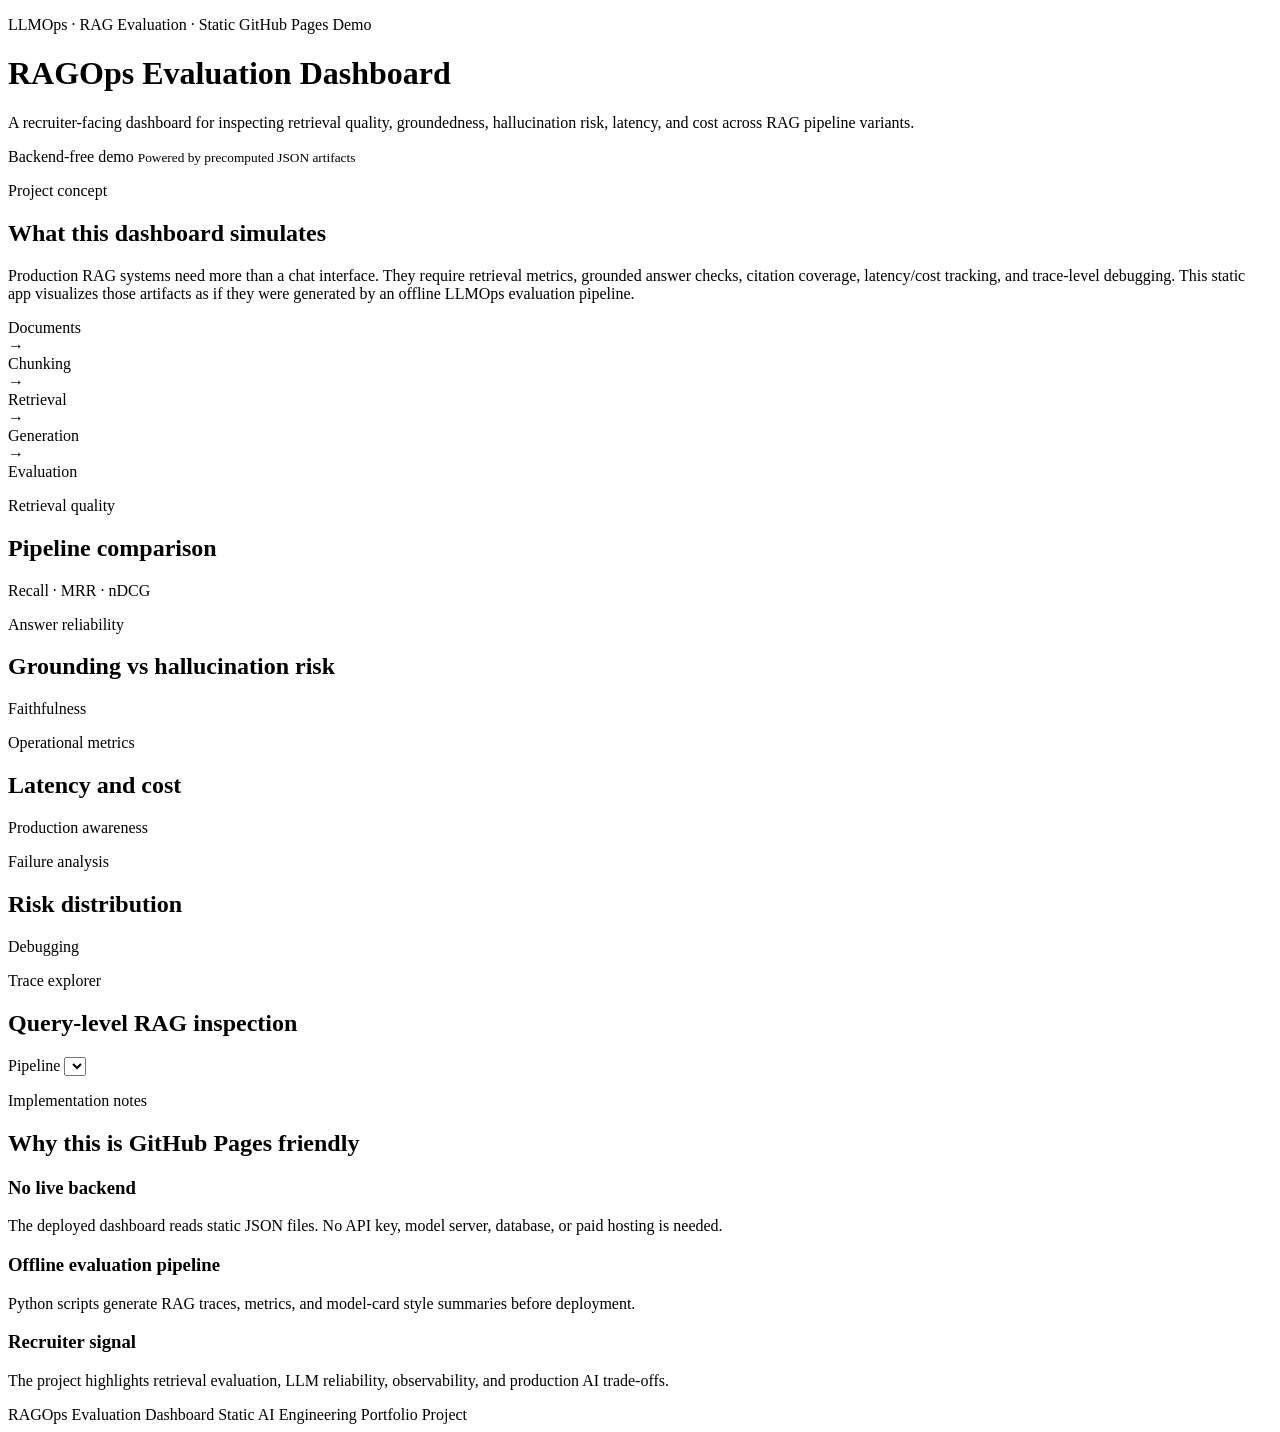
==== index.html @ 314ab4f5 "Add static RAGOps dashboard app" ====
<!doctype html>
<html lang="en">
<head>
  <meta charset="utf-8" />
  <meta name="viewport" content="width=device-width, initial-scale=1" />
  <title>RAGOps Evaluation Dashboard</title>
  <meta name="description" content="Production-style RAG evaluation dashboard for retrieval quality, grounding, hallucination risk, latency, and cost analysis." />
  <link rel="stylesheet" href="css/styles.css" />
  <script defer src="https://cdn.plot.ly/plotly-2.35.2.min.js"></script>
  <script defer src="js/app.js"></script>
</head>
<body>
  <header class="topbar">
    <div>
      <p class="eyebrow">LLMOps · RAG Evaluation · Static GitHub Pages Demo</p>
      <h1>RAGOps Evaluation Dashboard</h1>
      <p class="subtitle">A recruiter-facing dashboard for inspecting retrieval quality, groundedness, hallucination risk, latency, and cost across RAG pipeline variants.</p>
    </div>
    <div class="status-card">
      <span class="status-dot"></span>
      <span>Backend-free demo</span>
      <small>Powered by precomputed JSON artifacts</small>
    </div>
  </header>

  <main>
    <section class="summary-grid" id="summaryGrid"></section>

    <section class="panel intro-panel">
      <div>
        <p class="eyebrow">Project concept</p>
        <h2>What this dashboard simulates</h2>
        <p>
          Production RAG systems need more than a chat interface. They require retrieval metrics, grounded answer checks, citation coverage, latency/cost tracking, and trace-level debugging. This static app visualizes those artifacts as if they were generated by an offline LLMOps evaluation pipeline.
        </p>
      </div>
      <div class="architecture">
        <div>Documents</div>
        <span>→</span>
        <div>Chunking</div>
        <span>→</span>
        <div>Retrieval</div>
        <span>→</span>
        <div>Generation</div>
        <span>→</span>
        <div>Evaluation</div>
      </div>
    </section>

    <section class="grid-2">
      <div class="panel">
        <div class="panel-heading">
          <div>
            <p class="eyebrow">Retrieval quality</p>
            <h2>Pipeline comparison</h2>
          </div>
          <span class="chip">Recall · MRR · nDCG</span>
        </div>
        <div id="retrievalChart" class="chart"></div>
      </div>

      <div class="panel">
        <div class="panel-heading">
          <div>
            <p class="eyebrow">Answer reliability</p>
            <h2>Grounding vs hallucination risk</h2>
          </div>
          <span class="chip">Faithfulness</span>
        </div>
        <div id="riskChart" class="chart"></div>
      </div>
    </section>

    <section class="grid-2">
      <div class="panel">
        <div class="panel-heading">
          <div>
            <p class="eyebrow">Operational metrics</p>
            <h2>Latency and cost</h2>
          </div>
          <span class="chip">Production awareness</span>
        </div>
        <div id="opsChart" class="chart"></div>
      </div>

      <div class="panel">
        <div class="panel-heading">
          <div>
            <p class="eyebrow">Failure analysis</p>
            <h2>Risk distribution</h2>
          </div>
          <span class="chip">Debugging</span>
        </div>
        <div id="failureChart" class="chart"></div>
      </div>
    </section>

    <section class="panel">
      <div class="panel-heading">
        <div>
          <p class="eyebrow">Trace explorer</p>
          <h2>Query-level RAG inspection</h2>
        </div>
        <div class="controls">
          <label for="pipelineSelect">Pipeline</label>
          <select id="pipelineSelect"></select>
        </div>
      </div>
      <div id="traceList" class="trace-list"></div>
    </section>

    <section class="panel">
      <div class="panel-heading">
        <div>
          <p class="eyebrow">Implementation notes</p>
          <h2>Why this is GitHub Pages friendly</h2>
        </div>
      </div>
      <div class="notes-grid">
        <article>
          <h3>No live backend</h3>
          <p>The deployed dashboard reads static JSON files. No API key, model server, database, or paid hosting is needed.</p>
        </article>
        <article>
          <h3>Offline evaluation pipeline</h3>
          <p>Python scripts generate RAG traces, metrics, and model-card style summaries before deployment.</p>
        </article>
        <article>
          <h3>Recruiter signal</h3>
          <p>The project highlights retrieval evaluation, LLM reliability, observability, and production AI trade-offs.</p>
        </article>
      </div>
    </section>
  </main>

  <footer>
    <span>RAGOps Evaluation Dashboard</span>
    <span>Static AI Engineering Portfolio Project</span>
  </footer>
</body>
</html>
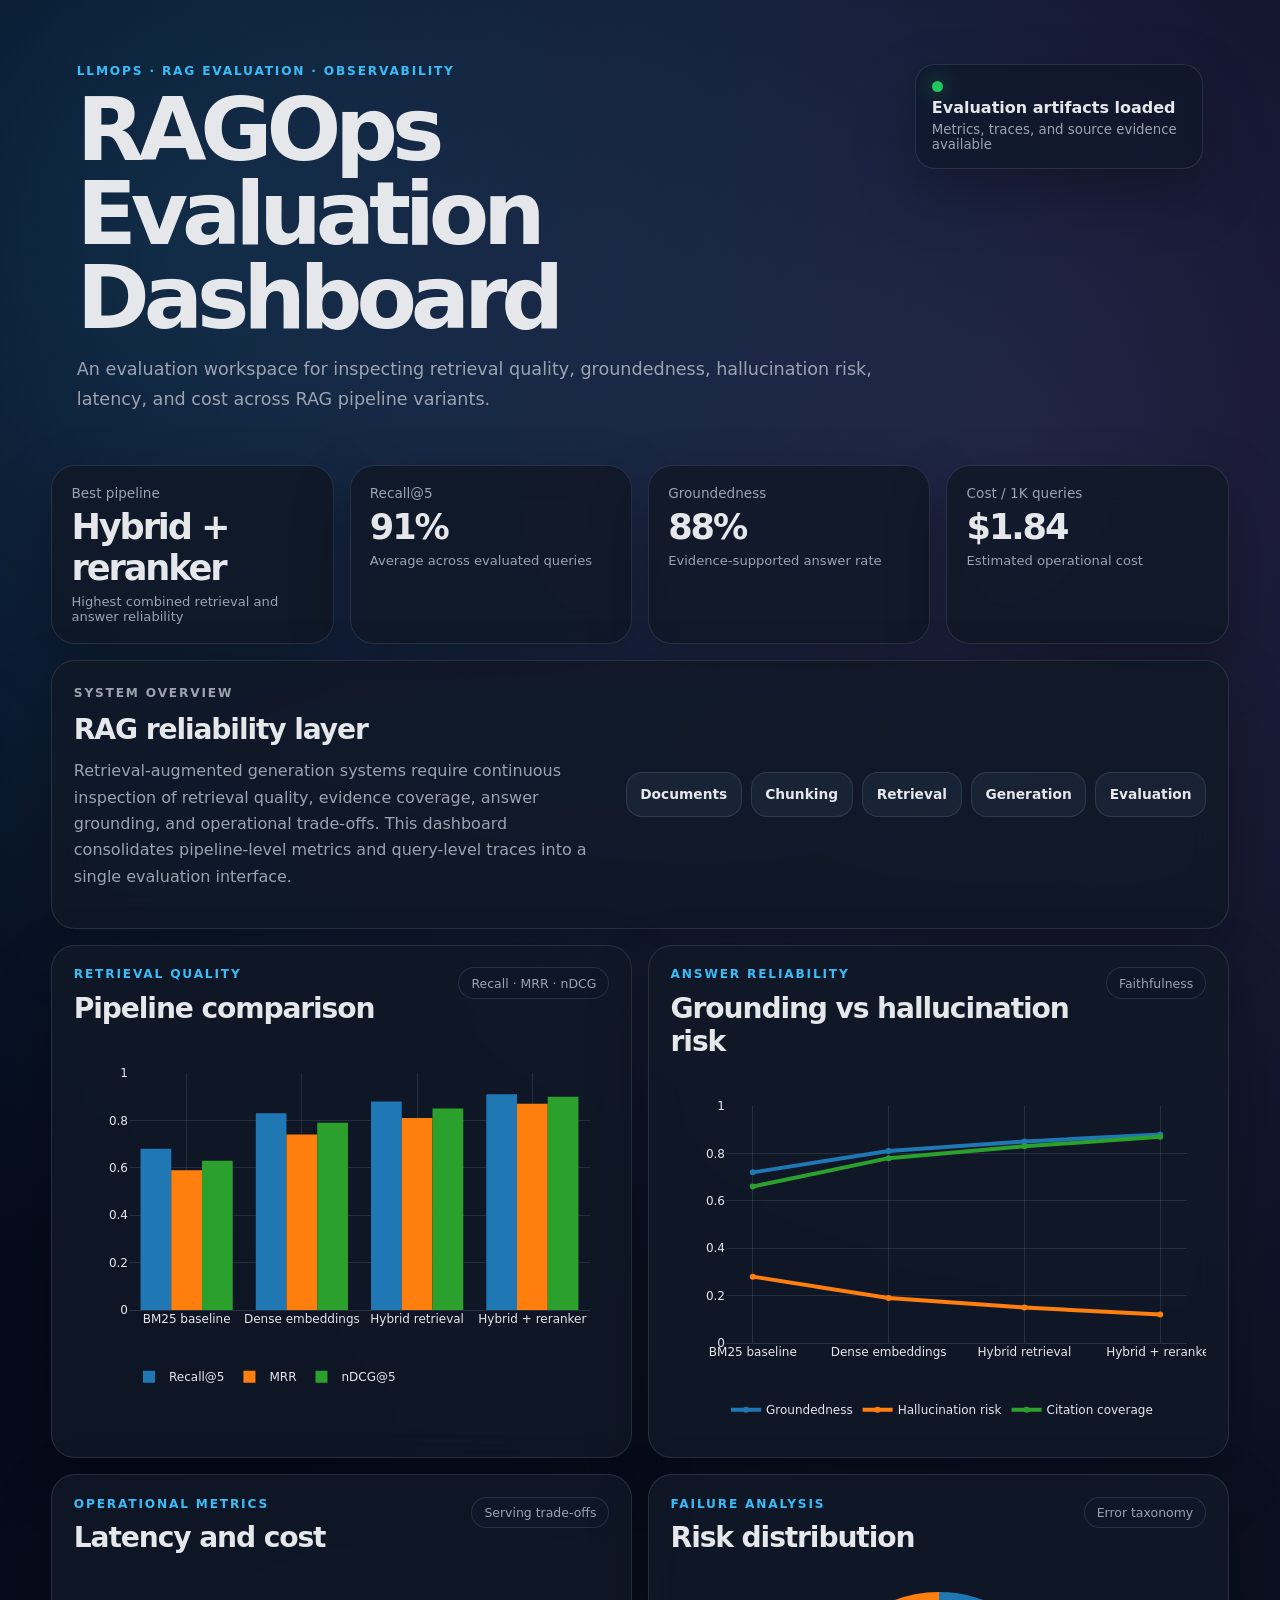
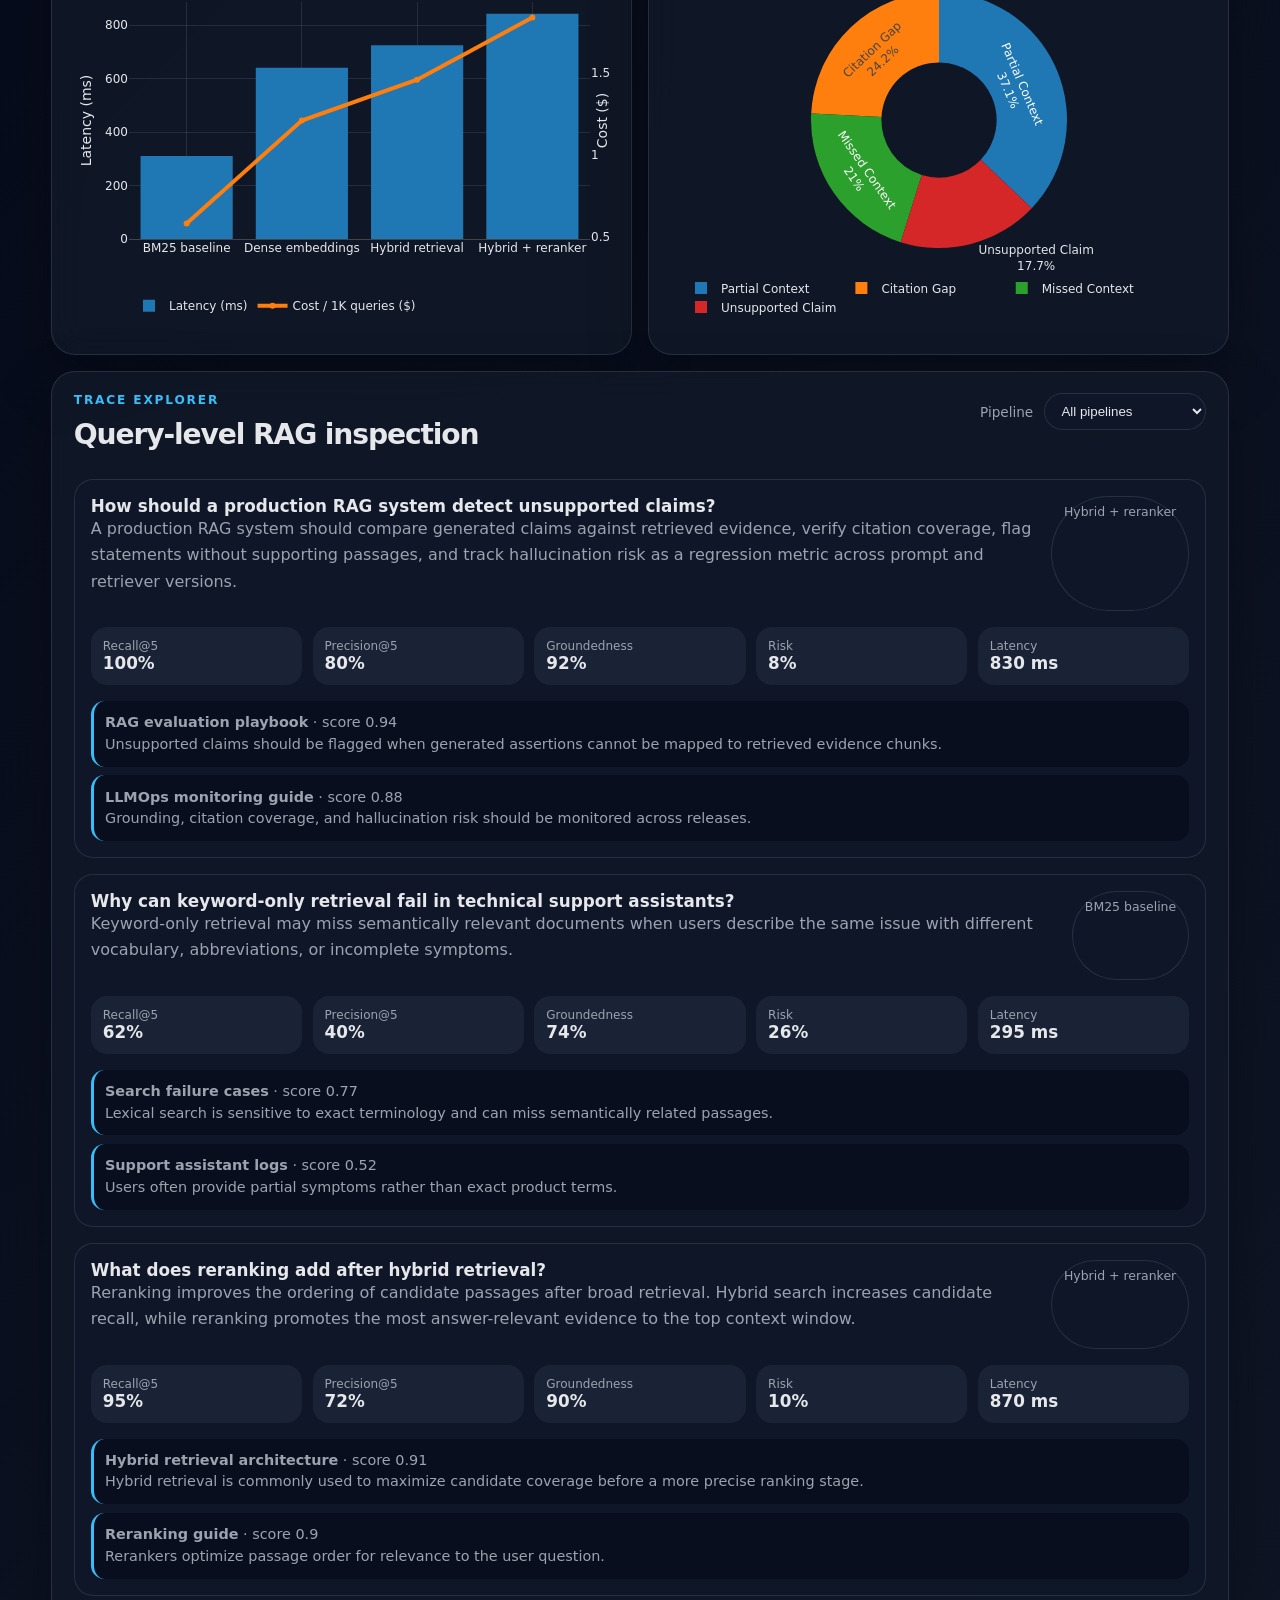
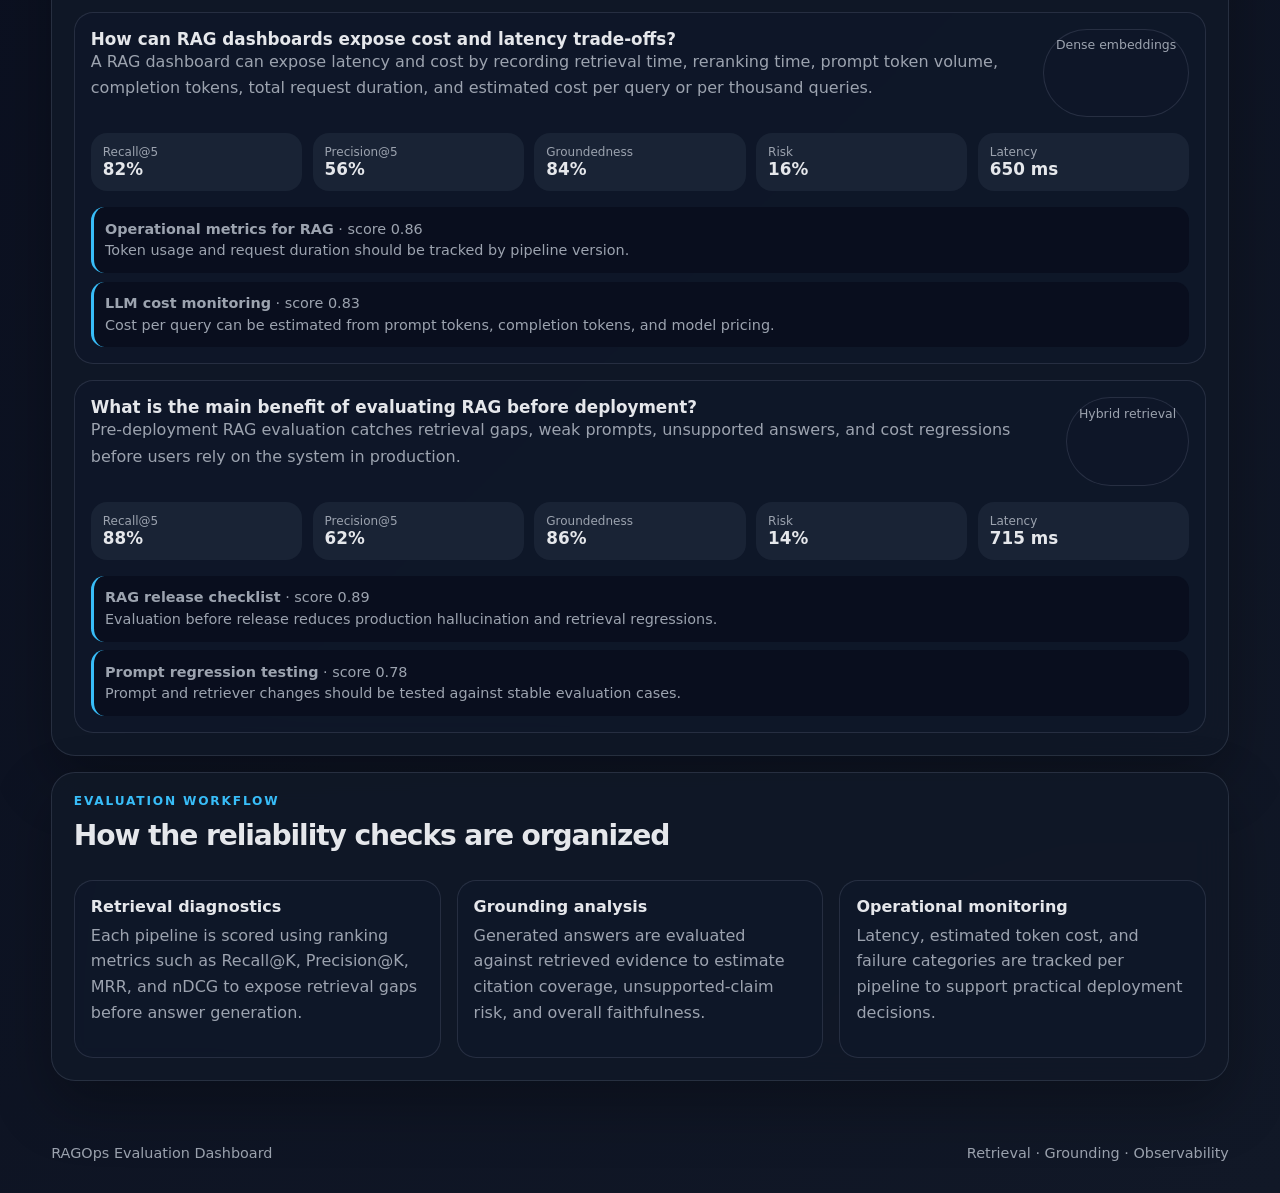
==== commit 3c1d7292: "Refine public-facing dashboard content" ====
--- a/index.html
+++ b/index.html
@@ -4,7 +4,7 @@
   <meta charset="utf-8" />
   <meta name="viewport" content="width=device-width, initial-scale=1" />
   <title>RAGOps Evaluation Dashboard</title>
-  <meta name="description" content="Production-style RAG evaluation dashboard for retrieval quality, grounding, hallucination risk, latency, and cost analysis." />
+  <meta name="description" content="RAG evaluation dashboard for retrieval quality, grounding, hallucination risk, latency, and cost analysis." />
   <link rel="stylesheet" href="css/styles.css" />
   <script defer src="https://cdn.plot.ly/plotly-2.35.2.min.js"></script>
   <script defer src="js/app.js"></script>
@@ -12,14 +12,14 @@
 <body>
   <header class="topbar">
     <div>
-      <p class="eyebrow">LLMOps · RAG Evaluation · Static GitHub Pages Demo</p>
+      <p class="eyebrow">LLMOps · RAG Evaluation · Observability</p>
       <h1>RAGOps Evaluation Dashboard</h1>
-      <p class="subtitle">A recruiter-facing dashboard for inspecting retrieval quality, groundedness, hallucination risk, latency, and cost across RAG pipeline variants.</p>
+      <p class="subtitle">An evaluation workspace for inspecting retrieval quality, groundedness, hallucination risk, latency, and cost across RAG pipeline variants.</p>
     </div>
     <div class="status-card">
       <span class="status-dot"></span>
-      <span>Backend-free demo</span>
-      <small>Powered by precomputed JSON artifacts</small>
+      <span>Evaluation artifacts loaded</span>
+      <small>Metrics, traces, and source evidence available</small>
     </div>
   </header>
 
@@ -28,10 +28,10 @@
 
     <section class="panel intro-panel">
       <div>
-        <p class="eyebrow">Project concept</p>
-        <h2>What this dashboard simulates</h2>
+        <p class="eyebrow">System overview</p>
+        <h2>RAG reliability layer</h2>
         <p>
-          Production RAG systems need more than a chat interface. They require retrieval metrics, grounded answer checks, citation coverage, latency/cost tracking, and trace-level debugging. This static app visualizes those artifacts as if they were generated by an offline LLMOps evaluation pipeline.
+          Retrieval-augmented generation systems require continuous inspection of retrieval quality, evidence coverage, answer grounding, and operational trade-offs. This dashboard consolidates pipeline-level metrics and query-level traces into a single evaluation interface.
         </p>
       </div>
       <div class="architecture">
@@ -78,7 +78,7 @@
             <p class="eyebrow">Operational metrics</p>
             <h2>Latency and cost</h2>
           </div>
-          <span class="chip">Production awareness</span>
+          <span class="chip">Serving trade-offs</span>
         </div>
         <div id="opsChart" class="chart"></div>
       </div>
@@ -89,7 +89,7 @@
             <p class="eyebrow">Failure analysis</p>
             <h2>Risk distribution</h2>
           </div>
-          <span class="chip">Debugging</span>
+          <span class="chip">Error taxonomy</span>
         </div>
         <div id="failureChart" class="chart"></div>
       </div>
@@ -112,22 +112,22 @@
     <section class="panel">
       <div class="panel-heading">
         <div>
-          <p class="eyebrow">Implementation notes</p>
-          <h2>Why this is GitHub Pages friendly</h2>
+          <p class="eyebrow">Evaluation workflow</p>
+          <h2>How the reliability checks are organized</h2>
         </div>
       </div>
       <div class="notes-grid">
         <article>
-          <h3>No live backend</h3>
-          <p>The deployed dashboard reads static JSON files. No API key, model server, database, or paid hosting is needed.</p>
+          <h3>Retrieval diagnostics</h3>
+          <p>Each pipeline is scored using ranking metrics such as Recall@K, Precision@K, MRR, and nDCG to expose retrieval gaps before answer generation.</p>
         </article>
         <article>
-          <h3>Offline evaluation pipeline</h3>
-          <p>Python scripts generate RAG traces, metrics, and model-card style summaries before deployment.</p>
+          <h3>Grounding analysis</h3>
+          <p>Generated answers are evaluated against retrieved evidence to estimate citation coverage, unsupported-claim risk, and overall faithfulness.</p>
         </article>
         <article>
-          <h3>Recruiter signal</h3>
-          <p>The project highlights retrieval evaluation, LLM reliability, observability, and production AI trade-offs.</p>
+          <h3>Operational monitoring</h3>
+          <p>Latency, estimated token cost, and failure categories are tracked per pipeline to support practical deployment decisions.</p>
         </article>
       </div>
     </section>
@@ -135,7 +135,7 @@
 
   <footer>
     <span>RAGOps Evaluation Dashboard</span>
-    <span>Static AI Engineering Portfolio Project</span>
+    <span>Retrieval · Grounding · Observability</span>
   </footer>
 </body>
 </html>
--- a/css/styles.css
+++ b/css/styles.css
@@ -0,0 +1,319 @@
+:root {
+  --bg: #0b1020;
+  --panel: rgba(17, 24, 39, 0.88);
+  --panel-2: rgba(30, 41, 59, 0.72);
+  --text: #e5e7eb;
+  --muted: #9ca3af;
+  --line: rgba(148, 163, 184, 0.18);
+  --accent: #38bdf8;
+  --accent-2: #a78bfa;
+  --good: #22c55e;
+  --warn: #f59e0b;
+  --bad: #ef4444;
+  --shadow: 0 24px 60px rgba(0, 0, 0, 0.28);
+}
+
+* { box-sizing: border-box; }
+
+body {
+  margin: 0;
+  min-height: 100vh;
+  font-family: Inter, ui-sans-serif, system-ui, -apple-system, BlinkMacSystemFont, "Segoe UI", sans-serif;
+  color: var(--text);
+  background:
+    radial-gradient(circle at 15% 5%, rgba(56, 189, 248, 0.18), transparent 25%),
+    radial-gradient(circle at 80% 10%, rgba(167, 139, 250, 0.16), transparent 28%),
+    linear-gradient(135deg, #020617 0%, #0b1020 52%, #111827 100%);
+}
+
+.topbar {
+  display: flex;
+  justify-content: space-between;
+  gap: 2rem;
+  align-items: flex-start;
+  padding: 4rem min(6vw, 5rem) 2rem;
+}
+
+.eyebrow {
+  margin: 0 0 0.65rem;
+  color: var(--accent);
+  text-transform: uppercase;
+  letter-spacing: 0.15em;
+  font-size: 0.76rem;
+  font-weight: 800;
+}
+
+h1, h2, h3, p { margin-top: 0; }
+
+h1 {
+  max-width: 980px;
+  margin-bottom: 1rem;
+  font-size: clamp(2.45rem, 7vw, 5.5rem);
+  line-height: 0.95;
+  letter-spacing: -0.07em;
+}
+
+h2 {
+  margin-bottom: 0.75rem;
+  font-size: clamp(1.25rem, 2.2vw, 1.8rem);
+  letter-spacing: -0.04em;
+}
+
+h3 {
+  margin-bottom: 0.45rem;
+  font-size: 1rem;
+}
+
+.subtitle {
+  max-width: 850px;
+  color: var(--muted);
+  font-size: 1.1rem;
+  line-height: 1.7;
+}
+
+.status-card {
+  min-width: 235px;
+  display: grid;
+  gap: 0.35rem;
+  padding: 1rem;
+  border: 1px solid var(--line);
+  border-radius: 1.25rem;
+  background: rgba(15, 23, 42, 0.72);
+  box-shadow: var(--shadow);
+}
+
+.status-card span:not(.status-dot) { font-weight: 800; }
+.status-card small { color: var(--muted); }
+.status-dot {
+  width: 0.7rem;
+  height: 0.7rem;
+  border-radius: 50%;
+  background: var(--good);
+  box-shadow: 0 0 20px rgba(34, 197, 94, 0.7);
+}
+
+main {
+  width: min(1500px, 92vw);
+  margin: 0 auto 4rem;
+}
+
+.summary-grid {
+  display: grid;
+  grid-template-columns: repeat(4, minmax(0, 1fr));
+  gap: 1rem;
+  margin-bottom: 1rem;
+}
+
+.metric-card, .panel {
+  border: 1px solid var(--line);
+  border-radius: 1.5rem;
+  background: var(--panel);
+  box-shadow: var(--shadow);
+  backdrop-filter: blur(18px);
+}
+
+.metric-card {
+  padding: 1.2rem;
+}
+
+.metric-label {
+  color: var(--muted);
+  font-size: 0.85rem;
+}
+
+.metric-value {
+  margin: 0.35rem 0;
+  font-size: 2.2rem;
+  font-weight: 900;
+  letter-spacing: -0.06em;
+}
+
+.metric-note {
+  color: var(--muted);
+  font-size: 0.82rem;
+}
+
+.panel {
+  margin-bottom: 1rem;
+  padding: 1.35rem;
+}
+
+.intro-panel {
+  display: grid;
+  grid-template-columns: 1fr 1.1fr;
+  gap: 1.5rem;
+  align-items: center;
+}
+
+.intro-panel p { color: var(--muted); line-height: 1.65; }
+
+.architecture {
+  display: grid;
+  grid-template-columns: repeat(5, 1fr);
+  gap: 0.55rem;
+  align-items: center;
+}
+
+.architecture div {
+  padding: 0.85rem;
+  border-radius: 1rem;
+  border: 1px solid var(--line);
+  background: var(--panel-2);
+  text-align: center;
+  font-size: 0.86rem;
+  font-weight: 800;
+}
+
+.architecture span {
+  display: none;
+}
+
+.grid-2 {
+  display: grid;
+  grid-template-columns: repeat(2, minmax(0, 1fr));
+  gap: 1rem;
+}
+
+.panel-heading {
+  display: flex;
+  justify-content: space-between;
+  gap: 1rem;
+  align-items: flex-start;
+  margin-bottom: 1rem;
+}
+
+.chip, select {
+  border: 1px solid var(--line);
+  border-radius: 999px;
+  background: rgba(15, 23, 42, 0.88);
+  color: var(--text);
+}
+
+.chip {
+  padding: 0.45rem 0.75rem;
+  color: var(--muted);
+  font-size: 0.78rem;
+  white-space: nowrap;
+}
+
+.controls {
+  display: flex;
+  gap: 0.65rem;
+  align-items: center;
+  color: var(--muted);
+  font-size: 0.85rem;
+}
+
+select {
+  padding: 0.55rem 0.8rem;
+  outline: none;
+}
+
+.chart {
+  width: 100%;
+  min-height: 350px;
+}
+
+.trace-list {
+  display: grid;
+  gap: 1rem;
+}
+
+.trace-card {
+  display: grid;
+  gap: 1rem;
+  padding: 1rem;
+  border: 1px solid var(--line);
+  border-radius: 1.2rem;
+  background: rgba(15, 23, 42, 0.62);
+}
+
+.trace-top {
+  display: flex;
+  justify-content: space-between;
+  gap: 1rem;
+}
+
+.trace-question {
+  font-weight: 850;
+  font-size: 1.05rem;
+}
+
+.trace-answer {
+  color: var(--muted);
+  line-height: 1.65;
+}
+
+.trace-metrics {
+  display: grid;
+  grid-template-columns: repeat(5, minmax(0, 1fr));
+  gap: 0.65rem;
+}
+
+.trace-metric {
+  padding: 0.75rem;
+  border-radius: 1rem;
+  background: rgba(30, 41, 59, 0.72);
+}
+
+.trace-metric span {
+  display: block;
+  color: var(--muted);
+  font-size: 0.75rem;
+}
+
+.trace-metric strong {
+  font-size: 1.05rem;
+}
+
+.sources {
+  display: grid;
+  gap: 0.55rem;
+}
+
+.source {
+  padding: 0.7rem;
+  border-left: 3px solid var(--accent);
+  border-radius: 0.85rem;
+  background: rgba(8, 13, 28, 0.8);
+  color: var(--muted);
+  line-height: 1.5;
+  font-size: 0.9rem;
+}
+
+.notes-grid {
+  display: grid;
+  grid-template-columns: repeat(3, minmax(0, 1fr));
+  gap: 1rem;
+}
+
+.notes-grid article {
+  padding: 1rem;
+  border: 1px solid var(--line);
+  border-radius: 1.2rem;
+  background: rgba(15, 23, 42, 0.62);
+}
+
+.notes-grid p { color: var(--muted); line-height: 1.6; }
+
+footer {
+  display: flex;
+  justify-content: space-between;
+  width: min(1500px, 92vw);
+  margin: 0 auto 2rem;
+  color: var(--muted);
+  font-size: 0.9rem;
+}
+
+@media (max-width: 980px) {
+  .topbar, .intro-panel, .grid-2 { grid-template-columns: 1fr; display: grid; }
+  .topbar { padding-top: 2rem; }
+  .summary-grid { grid-template-columns: repeat(2, minmax(0, 1fr)); }
+  .architecture { grid-template-columns: 1fr; }
+  .trace-metrics, .notes-grid { grid-template-columns: repeat(2, minmax(0, 1fr)); }
+}
+
+@media (max-width: 620px) {
+  .summary-grid, .trace-metrics, .notes-grid { grid-template-columns: 1fr; }
+  .panel-heading, .trace-top, footer { flex-direction: column; display: flex; }
+}
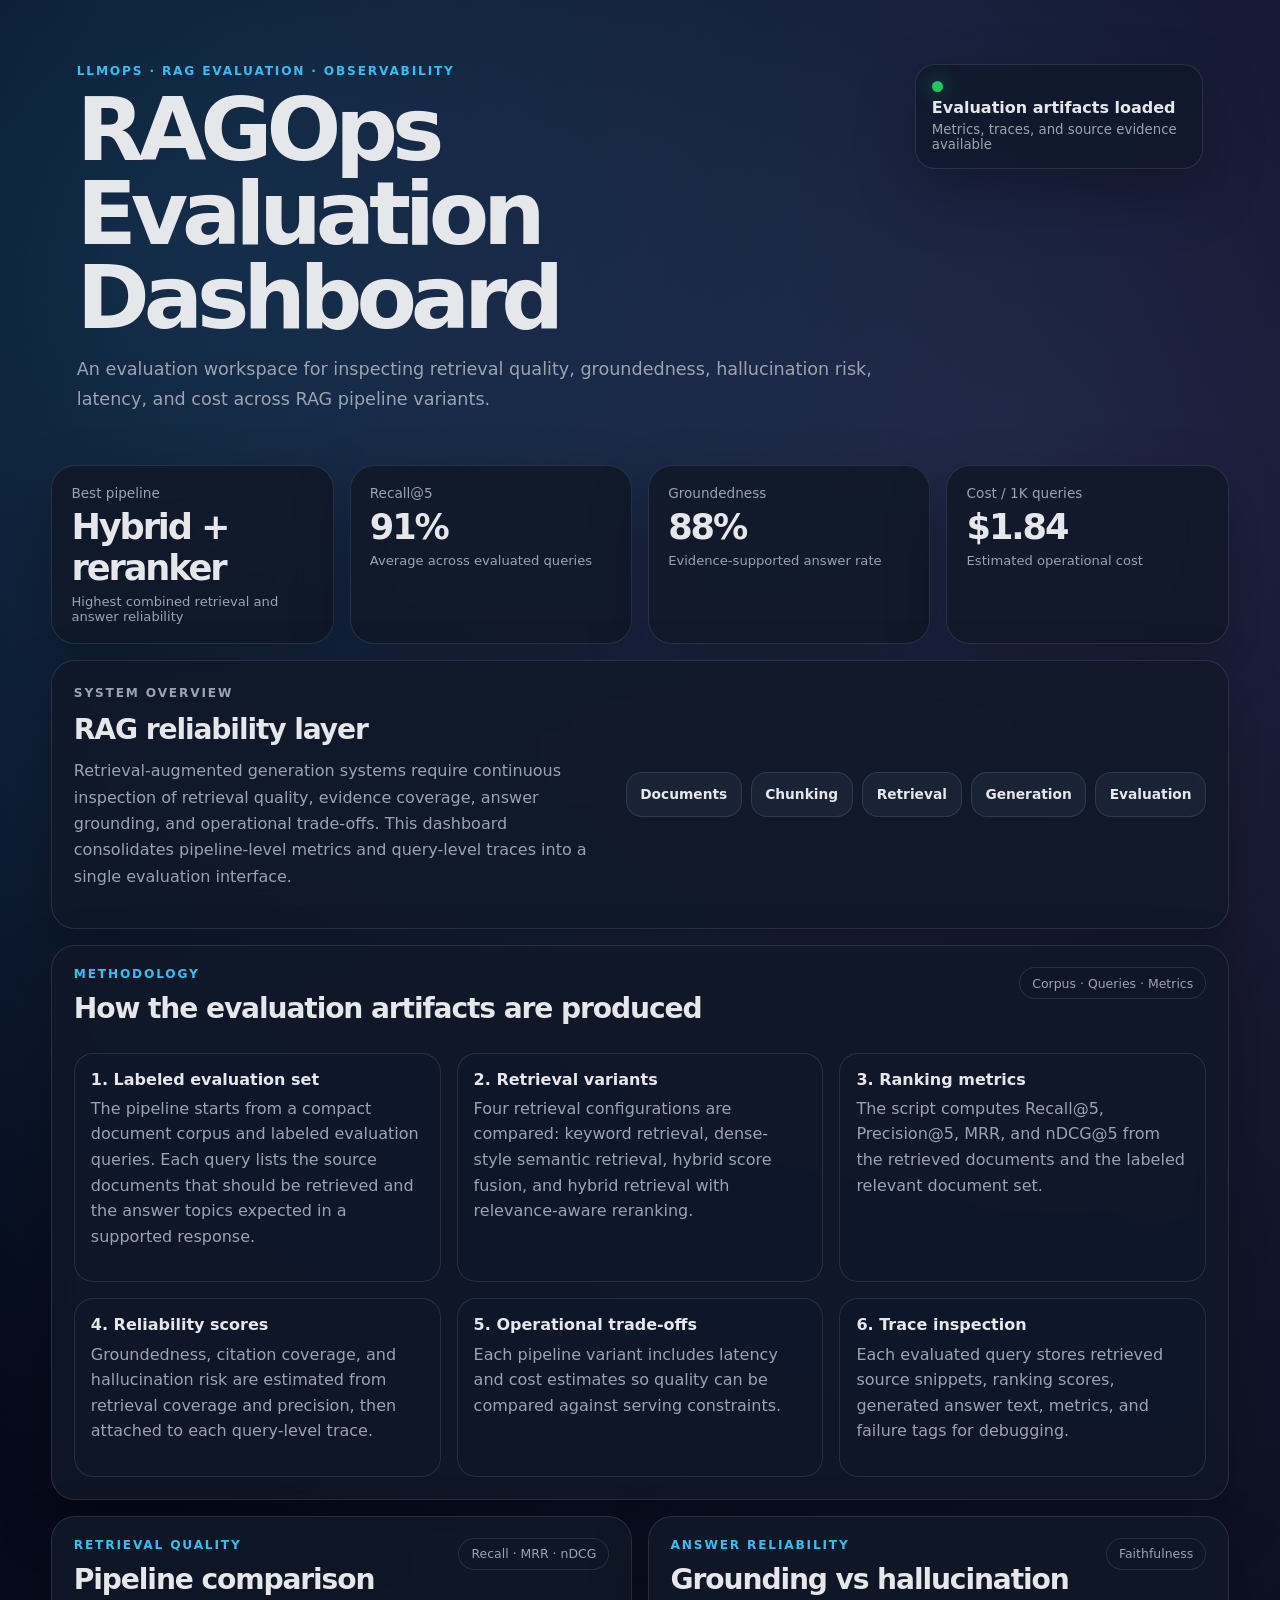
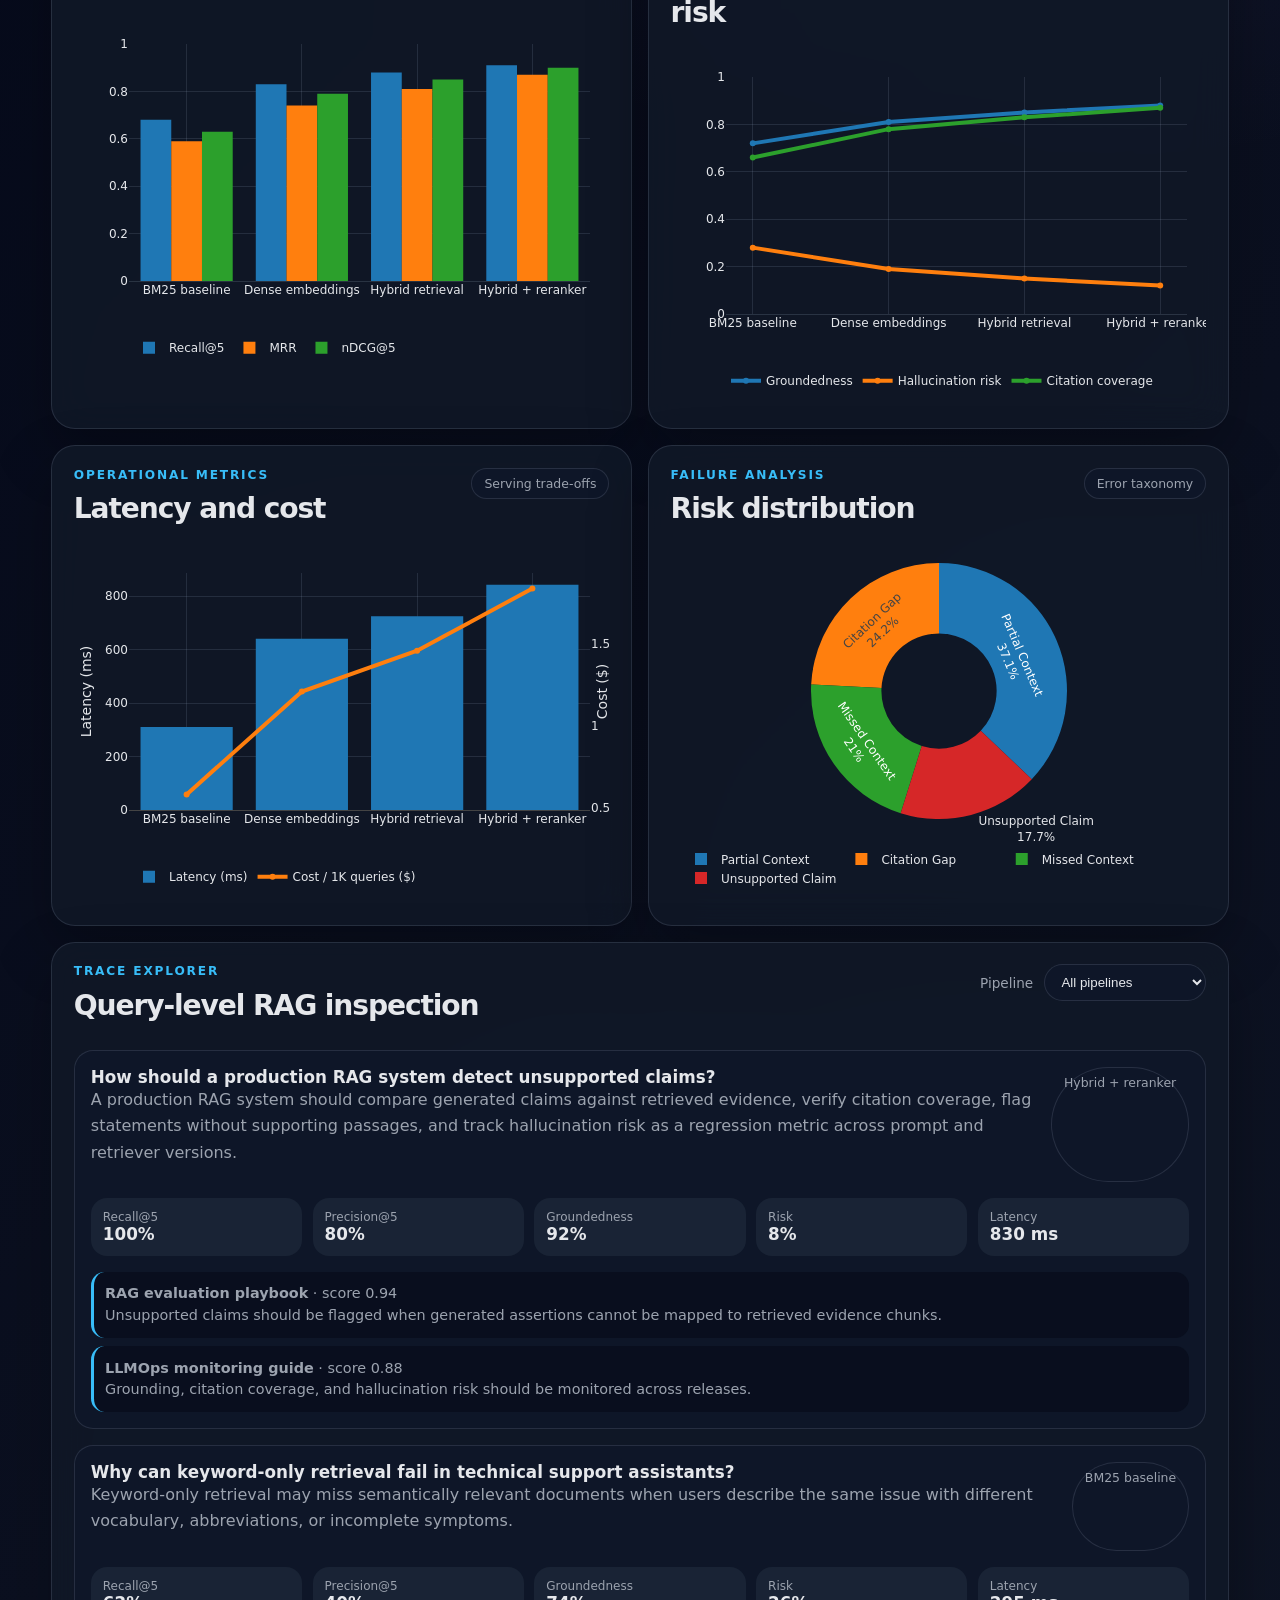
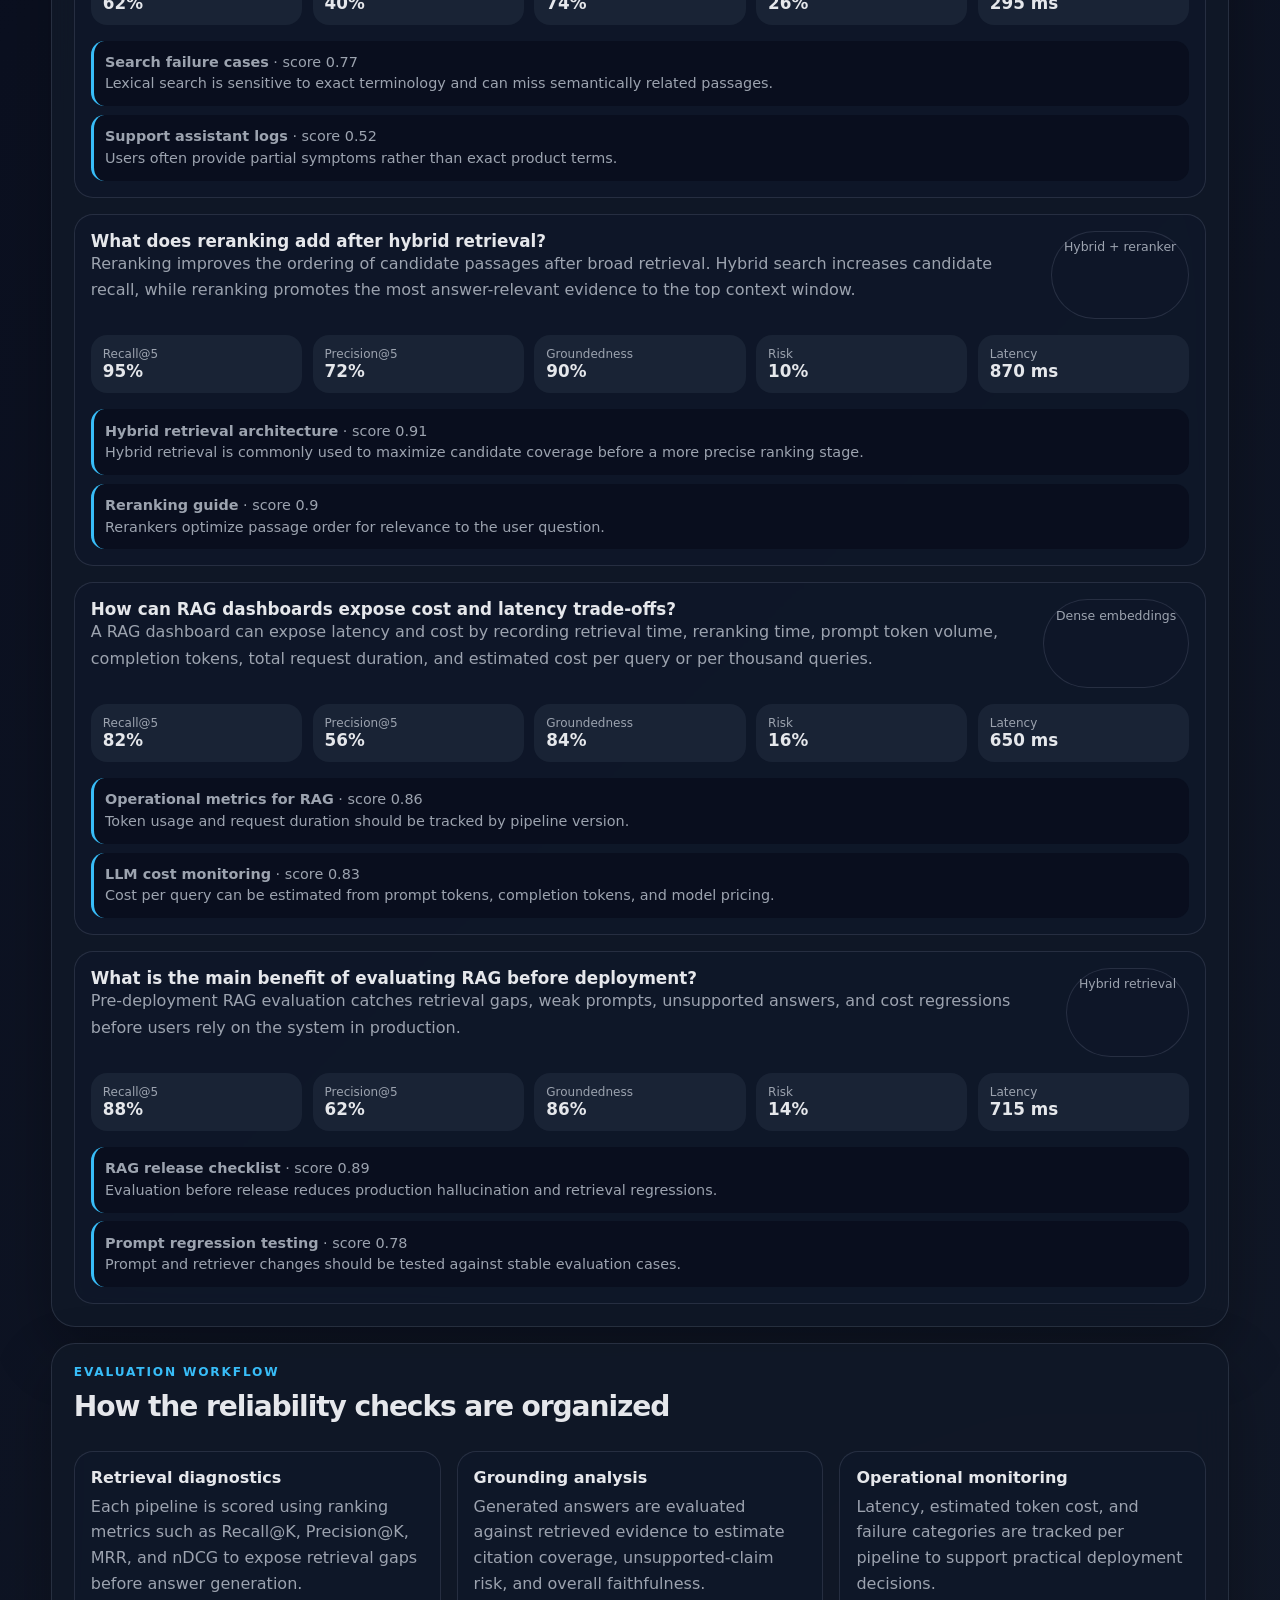
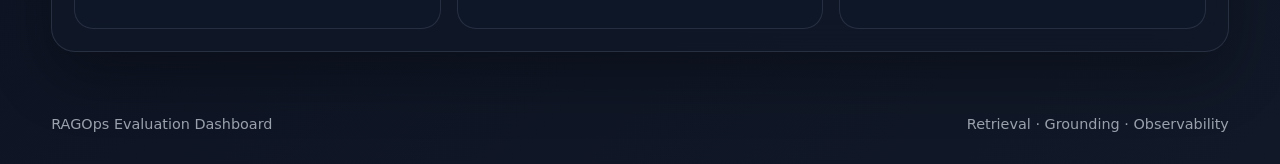
==== commit 4a5c7762: "Add methodology section to dashboard" ====
--- a/index.html
+++ b/index.html
@@ -44,6 +44,42 @@
         <div>Generation</div>
         <span>→</span>
         <div>Evaluation</div>
+      </div>
+    </section>
+
+    <section class="panel">
+      <div class="panel-heading">
+        <div>
+          <p class="eyebrow">Methodology</p>
+          <h2>How the evaluation artifacts are produced</h2>
+        </div>
+        <span class="chip">Corpus · Queries · Metrics</span>
+      </div>
+      <div class="notes-grid methodology-grid">
+        <article>
+          <h3>1. Labeled evaluation set</h3>
+          <p>The pipeline starts from a compact document corpus and labeled evaluation queries. Each query lists the source documents that should be retrieved and the answer topics expected in a supported response.</p>
+        </article>
+        <article>
+          <h3>2. Retrieval variants</h3>
+          <p>Four retrieval configurations are compared: keyword retrieval, dense-style semantic retrieval, hybrid score fusion, and hybrid retrieval with relevance-aware reranking.</p>
+        </article>
+        <article>
+          <h3>3. Ranking metrics</h3>
+          <p>The script computes Recall@5, Precision@5, MRR, and nDCG@5 from the retrieved documents and the labeled relevant document set.</p>
+        </article>
+        <article>
+          <h3>4. Reliability scores</h3>
+          <p>Groundedness, citation coverage, and hallucination risk are estimated from retrieval coverage and precision, then attached to each query-level trace.</p>
+        </article>
+        <article>
+          <h3>5. Operational trade-offs</h3>
+          <p>Each pipeline variant includes latency and cost estimates so quality can be compared against serving constraints.</p>
+        </article>
+        <article>
+          <h3>6. Trace inspection</h3>
+          <p>Each evaluated query stores retrieved source snippets, ranking scores, generated answer text, metrics, and failure tags for debugging.</p>
+        </article>
       </div>
     </section>
 
